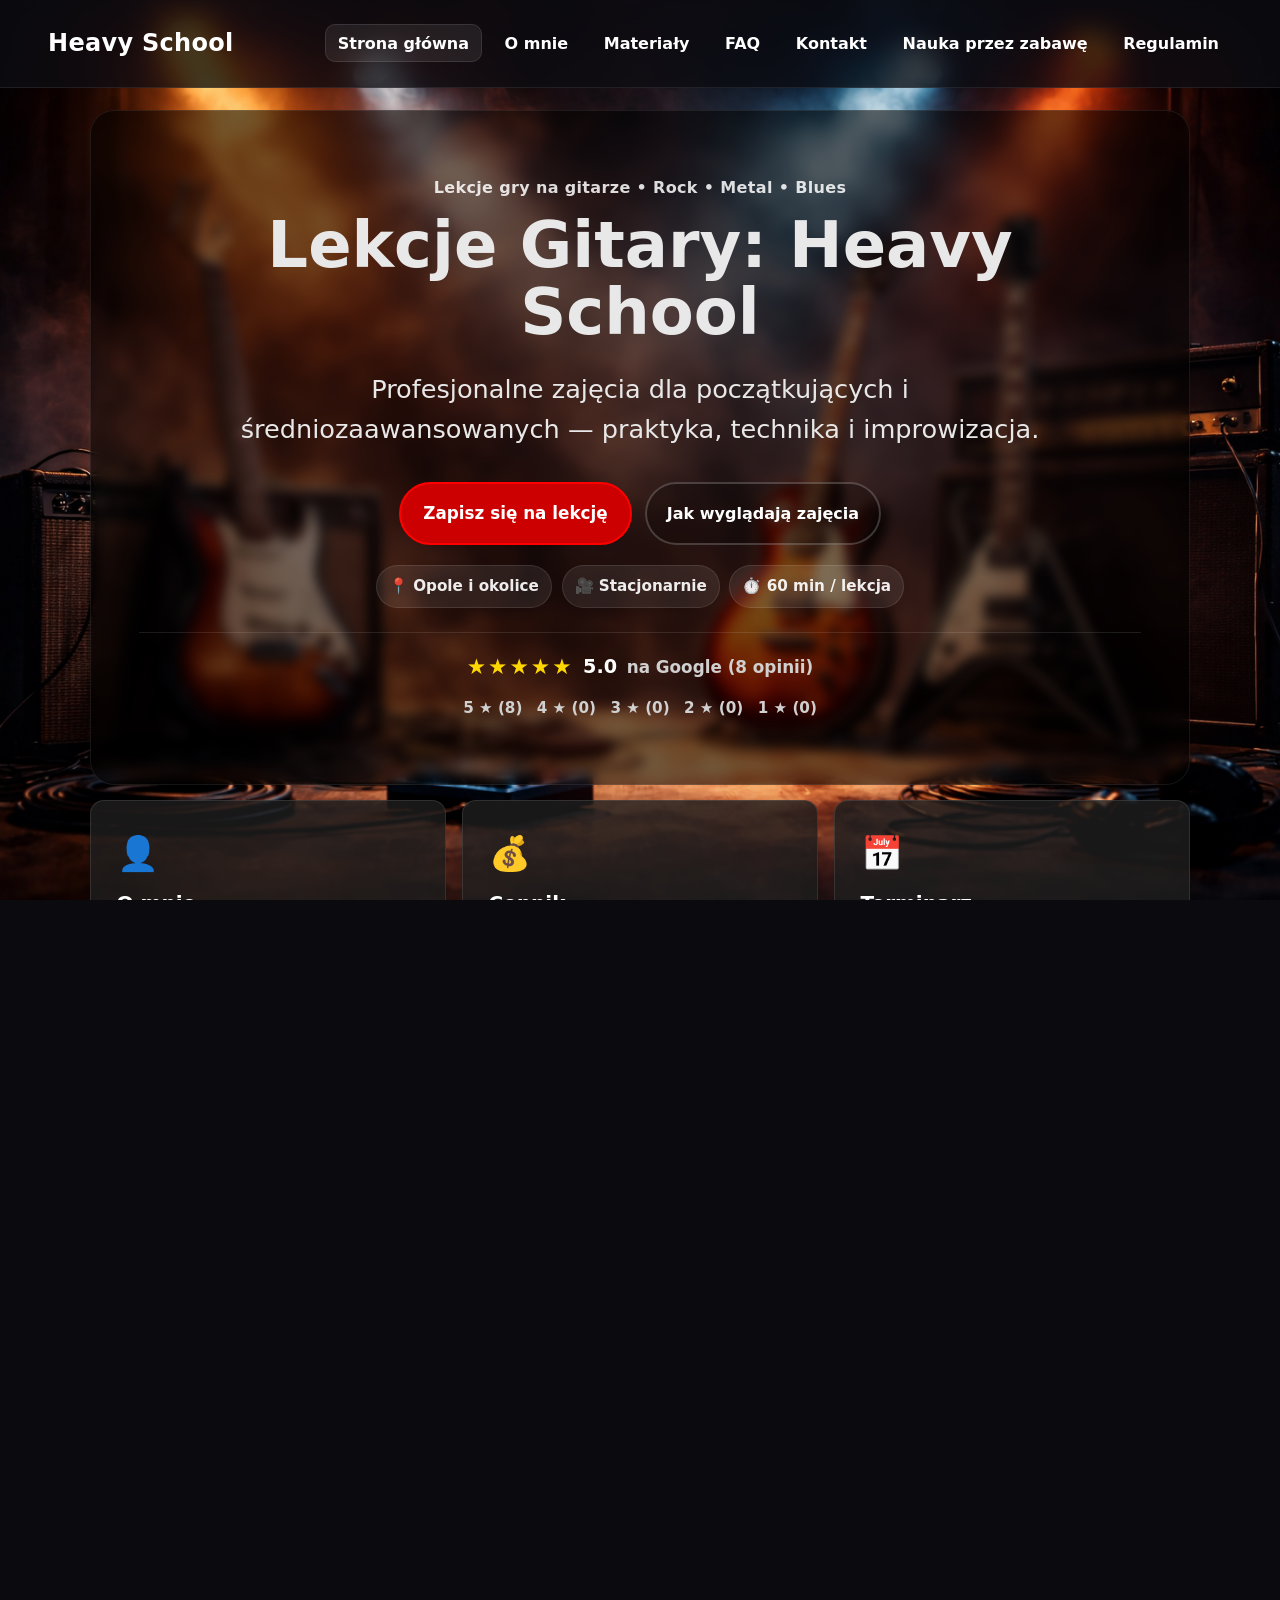
==== index.html @ 05e9b0b3 "coś" ====
<!DOCTYPE html>
<html lang="pl">
<head>
  <meta charset="UTF-8" />
  <meta name="viewport" content="width=device-width, initial-scale=1.0" />
  <link rel="icon" href="/favicon.ico" />
  <title>Heavyschool</title>
  <meta
    name="description"
    content="Lekcje gitary rock/metal w Opolu i online. Nauka improwizacji, techniki, rytmiki i feelingu. Zapisz się na pierwszą lekcję."
  />

  <link rel="stylesheet" href="styles.css?v=20260306-4" />
  <script src="main.js?v=20260306-4" defer></script>
  <meta
    name="google-site-verification"
    content="G3vq97RoQij3gIvJFTQrUj_WkqTkKLhGXLMOlvkvJdg"
  />
</head>

<body>
  <a class="skip-link" href="#main">Przejdź do treści</a>

  <header class="navbar">
    <div class="navbar-container">
      <div class="navbar-logo">Heavy School</div>

      <button
        class="menu-toggle"
        type="button"
        aria-label="Otwórz menu"
        aria-expanded="false"
        aria-controls="mobile-menu"
      >
        <span></span>
        <span></span>
        <span></span>
      </button>

      <nav class="navbar-menu" aria-label="Główne menu">
        <ul>
          <li><a href="index.html" class="nav-link active">Strona główna</a></li>
          <li><a href="about.html" class="nav-link">O mnie</a></li>
          <li><a href="Materiały.html" class="nav-link">Materiały</a></li>
          <li><a href="FAQ.html" class="nav-link">FAQ</a></li>
          <li><a href="contact.html" class="nav-link">Kontakt</a></li>
          <li><a href="gry.html" class="nav-link">Nauka przez zabawę</a></li>
          <li><a href="regulamin.html" class="nav-link">Regulamin</a></li>
        </ul>
      </nav>
    </div>
  </header>

  <div class="sidebar-overlay" id="sidebar-overlay"></div>

  <aside class="mobile-sidebar" id="mobile-menu" aria-label="Menu mobilne">
    <div class="mobile-sidebar-top">
      <div class="mobile-sidebar-logo">Heavy School</div>

      <button class="sidebar-close" type="button" aria-label="Zamknij menu">
        &times;
      </button>
    </div>

    <nav class="mobile-sidebar-nav" aria-label="Mobilne menu">
      <ul>
        <li><a href="index.html" class="mobile-nav-link active">Strona główna</a></li>
        <li><a href="about.html" class="mobile-nav-link">O mnie</a></li>
        <li><a href="Materiały.html" class="mobile-nav-link">Materiały</a></li>
        <li><a href="FAQ.html" class="mobile-nav-link">FAQ</a></li>
        <li><a href="contact.html" class="mobile-nav-link">Kontakt</a></li>
        <li><a href="gry.html" class="mobile-nav-link">Nauka przez zabawę</a></li>
        <li><a href="regulamin.html" class="mobile-nav-link">Regulamin</a></li>
      </ul>
    </nav>
  </aside>

  <main id="main">
    <!-- HERO -->
    <section class="hero-section">
      <div class="hero-content">
        <p class="hero-kicker">Lekcje gry na gitarze • Rock • Metal • Blues</p>

        <h1>Lekcje Gitary: Heavy School</h1>

        <p class="hero-subtitle">
          Profesjonalne zajęcia dla początkujących i średniozaawansowanych — praktyka, technika i improwizacja.
        </p>

        <div class="hero-buttons">
          <a href="contact.html" id="btn-zapis" class="btn primary-btn">Zapisz się na lekcję</a>
          <a href="lekcje.html" class="btn secondary-btn">Jak wyglądają zajęcia</a>
        </div>

        <div class="hero-badges" aria-label="Najważniejsze informacje">
          <span class="badge">📍 Opole i okolice</span>
          <span class="badge">🎥 Stacjonarnie</span>
          <span class="badge">⏱️ 60 min / lekcja</span>
        </div>

        <div class="hero-rating" aria-label="Ocena na OLX">
          <div class="rating-summary">
            <div class="rating-stars" id="rating-stars">★★★★★</div>
            <span class="rating-score" id="rating-score">0</span>
            <span class="rating-source">
              na Google (<span id="rating-count">0</span> opinii)
            </span>
          </div>

          <div class="rating-breakdown">
            <div>5 ★ (<span id="stars-5">0</span>)</div>
            <div>4 ★ (<span id="stars-4">0</span>)</div>
            <div>3 ★ (<span id="stars-3">0</span>)</div>
            <div>2 ★ (<span id="stars-2">0</span>)</div>
            <div>1 ★ (<span id="stars-1">0</span>)</div>
          </div>
        </div>
      </div>
    </section>

    <!-- QUICK TILES -->
    <section class="tiles-section" aria-label="Szybkie przejścia">
      <div class="tiles-container">
        <a href="about.html" class="tile" id="tile-about">
          <div class="tile-icon" aria-hidden="true">👤</div>
          <h2>O mnie</h2>
          <p>Kim jestem, jakie mam doświadczenie i jak prowadzę zajęcia.</p>
        </a>

        <a href="pricing.html" class="tile" id="tile-pricing">
          <div class="tile-icon" aria-hidden="true">💰</div>
          <h2>Cennik</h2>
          <p>Przejrzyste pakiety lekcji gitarowych — bez niespodzianek.</p>
        </a>

        <a href="calendar.html" class="tile" id="tile-calendar">
          <div class="tile-icon" aria-hidden="true">📅</div>
          <h2>Terminarz</h2>
          <p>Sprawdź dostępne terminy i umów lekcję w kilka chwil.</p>
        </a>
      </div>
    </section>

    <!-- BENEFITS -->
    <section class="section-card benefits">
      <h2>Dlaczego warto?</h2>

      <div class="grid-3">
        <div class="mini-card">
          <h3>🎸 Praktyka od pierwszych zajęć</h3>
          <p>
            Gramy realne riffy, zagrywki i utwory. Najpierw uczymy się grać
            (praktyka), a później co gramy (teoria).
          </p>
        </div>

        <div class="mini-card">
          <h3>🔥 Moje motto</h3>
          <p>Nie uczę by mnie kopiowano, uczę by każdy odkrył swoje brzmienie.</p>
        </div>

        <div class="mini-card">
          <h3>🧠 Jasny plan nauki</h3>
          <p>
            Dostajesz kierunek: co ćwiczyć, jak ćwiczyć i jak robić postęp z
            tygodnia na tydzień. To ty decydujesz o swoim postępie, przez to jak
            ciężko ćwiczysz. Ja tylko pomagam i wskazuje ci drogę.
          </p>
        </div>
      </div>
    </section>

    <div class="section-card contact-cta">
      <div class="contact-cta-text">
        <h3>Masz pytania przed pierwszą lekcją?</h3>
        <p>Skontaktuj się — odpowiem i pomożemy dobrać najlepszy start.</p>
      </div>

      <div class="contact-cta-actions">
        <a href="tel:+48797118603" class="contact-cta-btn">
          <span class="contact-icon">📞</span>
          <span>+48 797 118 603</span>
        </a>

        <a href="mailto:rocknblues.lesson@gmail.com" class="contact-cta-btn">
          <span class="contact-icon">✉️</span>
          <span>rocknblues.lesson@gmail.com</span>
        </a>
      </div>
    </div>
  </main>

  <footer class="footer">
    <div class="footer-container">
      <div class="footer-contact">
        <h3>Kontakt</h3>
        <p>Telefon: <a href="tel:+48797118603">+48 797 118 603</a></p>
        <p>Email: <a href="mailto:rocknblues.lesson@gmail.com">rocknblues.lesson@gmail.com</a></p>
      </div>

      <div class="footer-socials">
        <h3>Znajdź mnie</h3>
        <a href="https://www.youtube.com/" target="_blank" rel="noopener" aria-label="YouTube">YouTube</a> |
        <a href="https://www.instagram.com/" target="_blank" rel="noopener" aria-label="Instagram">Instagram</a>
      </div>

      <div class="footer-location">
        <h3>Lokalizacja</h3>
        <p>Opole i okolice</p>
        <p>Niemodlin</p>
        <p>Tułowice</p>
        <p>Dąbrowa</p>
      </div>

      <div class="footer-menu">
        <h3>Menu</h3>
        <nav aria-label="Menu w stopce">
          <ul>
            <li><a href="index.html">Strona główna</a></li>
            <li><a href="about.html">O mnie</a></li>
            <li><a href="pricing.html">Cennik</a></li>
            <li><a href="calendar.html">Terminarz</a></li>
            <li><a href="contact.html">Kontakt</a></li>
          </ul>
        </nav>
      </div>
    </div>

    <div class="footer-copy">
      <p>&copy; 2025 Łukasz Dobosz – Lekcje Gitary. Wszelkie prawa zastrzeżone.</p>
    </div>
  </footer>
</body>
</html>
---- styles.css ----
/* ========== RESET ========== */
* {
  margin: 0;
  padding: 0;
  box-sizing: border-box;
}

:root {
  --bg: #0b0b0f;
  --text: #e8e8e8;
  --muted: #b8b8b8;

  --card: rgba(30, 30, 30, 0.82);
  --card-2: rgba(40, 40, 40, 0.72);
  --border: rgba(255, 255, 255, 0.1);

  --accent: #ff0000;
  --accent-2: #cc0000;

  --shadow: 0 10px 30px rgba(0, 0, 0, 0.35);
  --radius: 14px;
}

html,
body {
  height: 100%;
  overflow-x: hidden;
}

body {
  font-family: system-ui, -apple-system, Segoe UI, Roboto, Arial, sans-serif;
  line-height: 1.6;
  color: var(--text);
  background: var(--bg);
  min-height: 100vh;
  display: flex;
  flex-direction: column;
  background-image: url("glowne-tlo.png");
  background-size: cover;
  background-repeat: no-repeat;
  background-position: center center;
}

/* ========== FOCUS / DOSTĘPNOŚĆ ========== */
:focus-visible {
  outline: 3px solid rgba(255, 0, 0, 0.75);
  outline-offset: 3px;
  border-radius: 10px;
}

.skip-link {
  position: absolute;
  left: -999px;
  top: 10px;
  background: #fff;
  color: #000;
  padding: 10px 12px;
  border-radius: 10px;
  z-index: 9999;
}

.skip-link:focus {
  left: 10px;
}

/* ========== NAVBAR ========== */
.navbar {
  position: fixed;
  top: 0;
  left: 0;
  width: 100%;
  z-index: 1000;
  height: 88px;
  display: flex;
  align-items: center;
  background-color: rgba(14, 14, 18, 0.78);
  backdrop-filter: blur(14px) saturate(160%);
  border-bottom: 1px solid rgba(255, 255, 255, 0.08);
}

.navbar-container {
  width: 100%;
  max-width: none;
  margin: 0;
  padding: 0 48px;
  display: flex;
  align-items: center;
  justify-content: space-between;
  gap: 1.5rem;
}

.navbar-logo {
  color: white;
  font-weight: 800;
  letter-spacing: 0.3px;
  font-size: 1.5rem;
  flex: 0 0 auto;
}

.navbar-menu {
  margin-left: auto;
}

.navbar-menu ul {
  list-style: none;
  display: flex;
  gap: 0.6rem;
  align-items: center;
  justify-content: flex-end;
}

.navbar-menu a {
  text-decoration: none;
  color: white;
  font-weight: 650;
  transition:
    color 0.2s ease,
    background 0.2s ease,
    transform 0.2s ease,
    border-color 0.2s ease;
  padding: 0.55rem 0.75rem;
  border-radius: 10px;
  border: 1px solid transparent;
}

.navbar-menu a:hover {
  color: var(--accent);
  background: rgba(255, 255, 255, 0.06);
}

.navbar-menu a.active {
  background: rgba(255, 255, 255, 0.08);
  border-color: rgba(255, 255, 255, 0.1);
}

/* ========== PRZYCISK MENU MOBILNEGO ========== */
.menu-toggle {
  display: none;
  width: 48px;
  height: 48px;
  border: 1px solid rgba(255, 255, 255, 0.1);
  background: rgba(255, 255, 255, 0.04);
  border-radius: 12px;
  cursor: pointer;
  padding: 0;
  align-items: center;
  justify-content: center;
  flex-direction: column;
  gap: 5px;
  transition:
    background 0.2s ease,
    border-color 0.2s ease,
    transform 0.2s ease;
}

.menu-toggle:hover {
  background: rgba(255, 255, 255, 0.08);
  border-color: rgba(255, 255, 255, 0.18);
}

.menu-toggle:active {
  transform: scale(0.98);
}

.menu-toggle span {
  width: 22px;
  height: 2.5px;
  border-radius: 999px;
  background: #fff;
  display: block;
  transition: transform 0.25s ease, opacity 0.25s ease;
}

/* ========== SIDEBAR MOBILNY ========== */
.sidebar-overlay {
  position: fixed;
  inset: 0;
  background: rgba(0, 0, 0, 0.58);
  backdrop-filter: blur(3px);
  opacity: 0;
  visibility: hidden;
  pointer-events: none;
  transition: opacity 0.28s ease, visibility 0.28s ease;
  z-index: 1198;
}

.mobile-sidebar {
  position: fixed;
  top: 0;
  right: 0;
  width: min(86vw, 340px);
  height: 100vh;
  background: linear-gradient(180deg, rgba(18, 18, 24, 0.98), rgba(10, 10, 14, 0.98));
  border-left: 1px solid rgba(255, 255, 255, 0.08);
  box-shadow: -20px 0 45px rgba(0, 0, 0, 0.45);
  transform: translateX(100%);
  transition: transform 0.3s ease;
  z-index: 1199;
  display: flex;
  flex-direction: column;
  padding: 1rem 1rem 1.25rem 1rem;
}

.mobile-sidebar-top {
  display: flex;
  align-items: center;
  justify-content: space-between;
  gap: 1rem;
  padding-bottom: 1rem;
  margin-bottom: 1rem;
  border-bottom: 1px solid rgba(255, 255, 255, 0.08);
}

.mobile-sidebar-logo {
  color: #fff;
  font-size: 1.2rem;
  font-weight: 800;
  letter-spacing: 0.3px;
}

.sidebar-close {
  width: 46px;
  height: 46px;
  border: 1px solid rgba(255, 255, 255, 0.1);
  background: rgba(255, 255, 255, 0.04);
  color: #fff;
  border-radius: 12px;
  font-size: 1.8rem;
  line-height: 1;
  cursor: pointer;
  transition:
    background 0.2s ease,
    border-color 0.2s ease,
    transform 0.2s ease;
}

.sidebar-close:hover {
  background: rgba(255, 255, 255, 0.08);
  border-color: rgba(255, 255, 255, 0.18);
}

.sidebar-close:active {
  transform: scale(0.98);
}

.mobile-sidebar-nav {
  flex: 1;
  overflow-y: auto;
}

.mobile-sidebar-nav ul {
  list-style: none;
  display: flex;
  flex-direction: column;
  gap: 0.35rem;
  margin: 0;
  padding: 0;
}

.mobile-nav-link {
  display: block;
  width: 100%;
  padding: 0.95rem 1rem;
  border-radius: 14px;
  color: #fff;
  text-decoration: none;
  font-weight: 700;
  border: 1px solid transparent;
  background: rgba(255, 255, 255, 0.03);
  transition:
    background 0.2s ease,
    border-color 0.2s ease,
    color 0.2s ease,
    transform 0.2s ease;
}

.mobile-nav-link:hover {
  background: rgba(255, 255, 255, 0.08);
  border-color: rgba(255, 255, 255, 0.1);
  color: var(--accent);
  transform: translateX(-2px);
}

.mobile-nav-link.active {
  background: rgba(255, 255, 255, 0.08);
  border-color: rgba(255, 255, 255, 0.12);
  color: #fff;
}

body.menu-open {
  overflow: hidden;
}

body.menu-open .sidebar-overlay {
  opacity: 1;
  visibility: visible;
  pointer-events: auto;
}

body.menu-open .mobile-sidebar {
  transform: translateX(0);
}

body.menu-open .menu-toggle span:nth-child(1) {
  transform: translateY(7.5px) rotate(45deg);
}

body.menu-open .menu-toggle span:nth-child(2) {
  opacity: 0;
}

body.menu-open .menu-toggle span:nth-child(3) {
  transform: translateY(-7.5px) rotate(-45deg);
}

/* ========== MAIN WRAP ========== */
main {
  width: min(1100px, calc(100% - 32px));
  margin: 110px auto 2.5rem auto;
  flex-grow: 1;
}

/* ========== HERO ========== */
.hero-section {
  position: relative;
  min-height: 62vh;
  display: flex;
  align-items: center;
  justify-content: center;
  background-image: url("glowne-tlo-2.png");
  background-size: cover;
  background-position: center;
  border: none;
  box-shadow: none;
  border-radius: 0;
}

.hero-content {
  background: rgba(0, 0, 0, 0.55);
  backdrop-filter: blur(6px);
  width: 100%;
  max-width: 1100px;
  margin: 0 auto;
  padding: 4rem 3rem;
  border-radius: 24px;
  border: 1px solid rgba(255, 255, 255, 0.08);
  text-align: center;
}

.hero-kicker {
  color: rgba(255, 255, 255, 0.85);
  font-weight: 800;
  letter-spacing: 0.35px;
  margin-bottom: 0.7rem;
}

.hero-content h1 {
  font-size: clamp(2.8rem, 5vw, 4.5rem);
  line-height: 1.05;
  margin-bottom: 1.4rem;
}

.hero-subtitle {
  font-size: clamp(1.2rem, 2vw, 1.6rem);
  max-width: 850px;
  margin: 0 auto 2rem auto;
}

.hero-buttons {
  display: flex;
  justify-content: center;
  gap: 0.8rem;
  flex-wrap: wrap;
  margin-bottom: 1.25rem;
}

.hero-badges {
  display: flex;
  flex-wrap: wrap;
  gap: 0.6rem;
  justify-content: center;
}

.badge {
  display: inline-flex;
  align-items: center;
  gap: 0.35rem;
  padding: 0.5rem 0.75rem;
  border-radius: 999px;
  background: rgba(255, 255, 255, 0.08);
  border: 1px solid rgba(255, 255, 255, 0.1);
  color: rgba(255, 255, 255, 0.92);
  font-weight: 650;
  font-size: 0.95rem;
}

/* ========== BUTTONS ========== */
.btn {
  padding: 0.85rem 1.25rem;
  border-radius: 999px;
  text-decoration: none;
  font-weight: 900;
  cursor: pointer;
  transition:
    transform 0.15s ease,
    box-shadow 0.2s ease,
    background-color 0.2s ease,
    color 0.2s ease,
    border-color 0.2s ease;
  display: inline-flex;
  align-items: center;
  justify-content: center;
  border: 2px solid transparent;
}

.btn:active {
  transform: translateY(1px);
}

.primary-btn {
  background-color: var(--accent-2);
  color: #ffffff;
  border-color: var(--accent);
}

.primary-btn:hover {
  background-color: var(--accent);
  box-shadow: 0 0 18px rgba(255, 0, 0, 0.45);
}

.secondary-btn {
  background-color: rgba(0, 0, 0, 0.25);
  border-color: rgba(255, 255, 255, 0.2);
  color: #ffffff;
}

.secondary-btn:hover {
  border-color: var(--accent);
  color: var(--accent);
  box-shadow: 0 0 18px rgba(255, 0, 0, 0.25);
}

#btn-zapis {
  padding: 1rem 1.4rem;
  font-size: 1.05rem;
}

/* ========== TILES ========== */
.tiles-section {
  padding: 0;
  margin-top: 15px;
}

.tiles-container {
  display: grid;
  grid-template-columns: repeat(3, minmax(0, 1fr));
  gap: 1rem;
}

.tile {
  background: var(--card);
  color: #f5f5f5;
  text-align: left;
  padding: 1.6rem;
  border-radius: var(--radius);
  transition: transform 0.18s ease, background 0.18s ease, border-color 0.2s ease;
  text-decoration: none;
  display: flex;
  flex-direction: column;
  gap: 0.4rem;
  box-shadow: var(--shadow);
  border: 1px solid var(--border);
}

.tile:hover {
  transform: translateY(-3px);
  background: rgba(45, 45, 45, 0.85);
  border-color: rgba(255, 255, 255, 0.16);
}

.tile-icon {
  font-size: 2.1rem;
}

.tile h2 {
  font-size: 1.25rem;
  color: #ffffff;
}

.tile p {
  font-size: 1rem;
  color: #cccccc;
}

/* ========== SECTION CARDS ========== */
.section-card {
  margin-top: 1rem;
  background: var(--card);
  border: 1px solid var(--border);
  border-radius: var(--radius);
  box-shadow: var(--shadow);
  padding: 1.75rem;
}

.section-card h2 {
  font-size: 1.6rem;
  margin-bottom: 1rem;
}

.muted {
  color: var(--muted);
  margin-top: 0.8rem;
}

.grid-3 {
  display: grid;
  grid-template-columns: repeat(3, minmax(0, 1fr));
  gap: 1rem;
}

.mini-card {
  background: var(--card-2);
  border: 1px solid rgba(255, 255, 255, 0.08);
  border-radius: 12px;
  padding: 1rem;
}

.mini-card h3 {
  font-size: 1.05rem;
  margin-bottom: 0.5rem;
}

.mini-card p {
  color: #d0d0d0;
}

.testimonials blockquote {
  color: #f1f1f1;
}

.testimonials figcaption {
  margin-top: 0.6rem;
  color: var(--muted);
}

/* ========== KRÓTKO O MNIE ========== */
.short-about-container {
  background: rgba(0, 0, 0, 0.15);
  border: 1px solid rgba(255, 255, 255, 0.08);
  border-radius: 12px;
  padding: 1.1rem;
}

.expandable p + p {
  margin-top: 0.75rem;
}

/* ========== CONTACT ========== */
.contact-grid {
  display: grid;
  grid-template-columns: repeat(3, minmax(0, 1fr));
  gap: 1rem;
  margin-top: 1rem;
}

.contact-card {
  text-decoration: none;
  color: #f5f5f5;
  background: rgba(10, 10, 10, 0.2);
  border: 1px solid rgba(255, 255, 255, 0.1);
  border-radius: 12px;
  padding: 1rem;
  display: flex;
  flex-direction: column;
  gap: 0.35rem;
  transition: transform 0.18s ease, background 0.18s ease, border-color 0.2s ease;
}

.contact-card:hover {
  transform: translateY(-2px);
  background: rgba(10, 10, 10, 0.3);
  border-color: rgba(255, 255, 255, 0.16);
}

.contact-card span {
  color: #cccccc;
}

.contact-actions {
  display: flex;
  gap: 0.8rem;
  flex-wrap: wrap;
  margin-top: 1.25rem;
}

/* ========== RULES ========== */
.rules-list {
  padding-left: 1.1rem;
  color: #d6d6d6;
}

.rules-list li {
  margin: 0.45rem 0;
}

/* ========== FOOTER ========== */
.footer {
  background-color: rgba(14, 14, 18, 0.9);
  color: white;
  padding: 2rem 1rem 1rem 1rem;
  font-size: 1rem;
  border-top: 1px solid rgba(255, 255, 255, 0.08);
}

.footer-container {
  display: flex;
  flex-wrap: wrap;
  gap: 1.6rem;
  max-width: 1200px;
  margin: 0 auto 1rem auto;
  justify-content: space-between;
}

.footer-contact,
.footer-socials,
.footer-location,
.footer-menu {
  flex: 1 1 200px;
}

.footer h3 {
  margin-bottom: 0.5rem;
  font-size: 1.15rem;
  border-bottom: 2px solid var(--accent-2);
  padding-bottom: 0.2rem;
  font-weight: 900;
}

.footer a {
  color: white;
  text-decoration: none;
  transition: color 0.2s ease;
}

.footer a:hover {
  color: var(--accent);
}

.footer-menu ul {
  list-style: none;
  padding: 0;
}

.footer-menu ul li {
  margin-bottom: 0.5rem;
}

.footer-copy {
  text-align: center;
  border-top: 1px solid rgba(255, 255, 255, 0.08);
  padding-top: 1rem;
  font-size: 0.9rem;
  color: #aaa;
}

/* ========== ALERT OVERLAY ========== */
.site-alert {
  position: fixed;
  inset: 0;
  background: rgba(0, 0, 0, 0.75);
  backdrop-filter: blur(6px);
  display: flex;
  align-items: center;
  justify-content: center;
  z-index: 9999;
}

.site-alert-box {
  background: rgba(20, 20, 20, 0.95);
  border: 1px solid rgba(255, 255, 255, 0.12);
  border-radius: 20px;
  padding: 2.5rem;
  max-width: 500px;
  text-align: center;
  box-shadow: 0 0 40px rgba(255, 0, 0, 0.25);
}

.site-alert-box h2 {
  margin-bottom: 1rem;
  font-size: 1.6rem;
}

.site-alert-box p {
  margin-bottom: 1.8rem;
  color: #ccc;
}

/* ========== RATING ========== */
.hero-rating {
  margin-top: 1.5rem;
  padding-top: 1.1rem;
  border-top: 1px solid rgba(255, 255, 255, 0.1);
}

.rating-summary {
  display: flex;
  align-items: center;
  justify-content: center;
  gap: 0.6rem;
  margin-bottom: 0.7rem;
  font-size: 1.05rem;
  font-weight: 700;
  flex-wrap: wrap;
  text-align: center;
}

.rating-stars {
  color: #ffd700;
  font-size: 1.35rem;
  letter-spacing: 2px;
}

.rating-score {
  font-size: 1.2rem;
  color: #ffffff;
}

.rating-source {
  color: #d0d0d0;
}

.rating-breakdown {
  display: flex;
  justify-content: center;
  gap: 0.9rem;
  flex-wrap: wrap;
  color: #d0d0d0;
  font-weight: 600;
  text-align: center;
  font-size: 0.95rem;
}

/* ========== CONTACT CTA ========== */
.contact-cta {
  display: grid;
  grid-template-columns: 1fr auto;
  gap: 1.5rem;
  align-items: center;
  margin-top: 1.2rem;
}

.contact-cta-text h3 {
  font-size: 1.2rem;
  margin-bottom: 0.35rem;
}

.contact-cta-text p {
  color: #cccccc;
}

.contact-cta-actions {
  display: flex;
  gap: 0.7rem;
  flex-wrap: wrap;
}

.contact-cta-btn {
  display: inline-flex;
  align-items: center;
  gap: 0.45rem;
  padding: 0.7rem 1rem;
  border-radius: 999px;
  background: rgba(255, 255, 255, 0.06);
  border: 1px solid rgba(255, 255, 255, 0.1);
  color: #ffffff;
  text-decoration: none;
  font-weight: 700;
  transition: transform 0.18s ease, background 0.18s ease;
}

.contact-cta-btn:hover {
  transform: translateY(-2px);
  background: rgba(255, 255, 255, 0.1);
}

.contact-icon {
  font-size: 1rem;
}

/* ========== LESSONS ========== */
.lessons-main {
  width: min(900px, calc(100% - 32px));
}

.lessons-intro {
  margin-bottom: 2rem;
  padding: 0.5rem 0 1rem 0;
}

.lessons-kicker {
  color: rgba(255, 255, 255, 0.72);
  font-weight: 700;
  letter-spacing: 0.04em;
  margin-bottom: 0.75rem;
}

.lessons-intro h1 {
  font-size: clamp(2.2rem, 4vw, 3.6rem);
  line-height: 1.08;
  margin-bottom: 1rem;
}

.lessons-lead {
  max-width: 760px;
  font-size: 1.12rem;
  color: rgba(255, 255, 255, 0.88);
}

.lessons-section {
  padding: 1.6rem 0;
  border-top: 1px solid rgba(255, 255, 255, 0.08);
}

.lessons-section:first-of-type {
  border-top: none;
}

.lessons-section-head {
  display: flex;
  align-items: center;
  gap: 1rem;
  margin-bottom: 1rem;
}

.lessons-number {
  display: inline-flex;
  align-items: center;
  justify-content: center;
  min-width: 48px;
  height: 48px;
  border-radius: 999px;
  background: rgba(255, 255, 255, 0.06);
  border: 1px solid rgba(255, 255, 255, 0.1);
  color: #ffffff;
  font-weight: 800;
  font-size: 0.95rem;
}

.lessons-section h2 {
  font-size: 1.5rem;
  line-height: 1.2;
}

.lessons-text {
  max-width: 760px;
}

.lessons-text p {
  color: #d4d4d4;
  margin-bottom: 1rem;
}

.lessons-text p:last-child {
  margin-bottom: 0;
}

.lessons-skills {
  display: grid;
  grid-template-columns: repeat(2, minmax(0, 1fr));
  gap: 0.85rem;
  margin-top: 0.5rem;
}

.lessons-skill {
  padding: 0.95rem 1rem;
  border-radius: 12px;
  background: rgba(255, 255, 255, 0.05);
  border: 1px solid rgba(255, 255, 255, 0.08);
  color: #e8e8e8;
  font-weight: 600;
}

.lessons-cta {
  margin-top: 2rem;
  padding: 1.6rem;
  border-radius: 18px;
  background: rgba(255, 255, 255, 0.05);
  border: 1px solid rgba(255, 255, 255, 0.08);
  text-align: center;
}

.lessons-cta h2 {
  font-size: 1.5rem;
  margin-bottom: 0.75rem;
}

.lessons-cta p {
  color: #d0d0d0;
  margin-bottom: 1.2rem;
}

.lessons-cta-actions {
  display: flex;
  justify-content: center;
  gap: 0.8rem;
  flex-wrap: wrap;
}

/* ========== CONTACT HERO ========== */
.contact-main {
  width: min(1100px, calc(100% - 32px));
  margin: 110px auto 2rem auto;
}

.contact-hero {
  margin-bottom: 1rem;
}

.contact-hero-inner {
  background: rgba(0, 0, 0, 0.55);
  border: 1px solid rgba(255, 255, 255, 0.1);
  border-radius: 18px;
  padding: 2.8rem 2.4rem;
  box-shadow: var(--shadow);
  text-align: center;
}

.contact-kicker {
  color: #ddd;
  font-weight: 800;
  letter-spacing: 0.05em;
  margin-bottom: 0.6rem;
}

.contact-hero-inner h1 {
  font-size: clamp(2.2rem, 4vw, 3.4rem);
  margin-bottom: 1rem;
}

.contact-lead {
  max-width: 720px;
  margin: 0 auto;
  color: #d4d4d4;
  font-size: 1.08rem;
}

/* ========== BIG CONTACT CARDS ========== */
.contact-grid-big {
  display: grid;
  grid-template-columns: repeat(2, minmax(0, 1fr));
  gap: 1rem;
  margin-top: 1rem;
}

.contact-card-big {
  background: rgba(30, 30, 30, 0.82);
  border: 1px solid rgba(255, 255, 255, 0.1);
  border-radius: 16px;
  padding: 2rem;
  text-decoration: none;
  color: #fff;
  transition: transform 0.18s ease, background 0.18s ease, border-color 0.2s ease;
  box-shadow: var(--shadow);
}

.contact-card-big:hover {
  transform: translateY(-3px);
  background: rgba(45, 45, 45, 0.88);
  border-color: rgba(255, 255, 255, 0.18);
}

.contact-big-title {
  font-size: 1.1rem;
  color: #ccc;
  margin-bottom: 0.3rem;
}

.contact-big-value {
  font-size: 1.6rem;
  font-weight: 900;
  margin-bottom: 0.5rem;
}

.contact-big-desc {
  color: #cfcfcf;
}

/* ========== RESPONSIVE ========== */
@media (max-width: 980px) {
  .tiles-container,
  .grid-3,
  .contact-grid {
    grid-template-columns: 1fr;
  }

  .navbar-menu ul {
    gap: 0.25rem;
    flex-wrap: wrap;
    justify-content: flex-end;
  }

  .navbar-menu a {
    padding: 0.45rem 0.6rem;
  }

  main {
    margin-top: 105px;
  }

  .hero-section {
    min-height: 58vh;
  }
}

@media (max-width: 900px) {
  .menu-toggle {
    display: inline-flex;
  }

  .navbar-menu {
    display: none;
  }

  .navbar {
    height: 78px;
  }

  .navbar-container {
    padding: 0 16px;
  }

  main {
    margin-top: 96px;
  }

  .hero-content {
    padding: 2.6rem 1.2rem;
    border-radius: 18px;
  }

  .hero-content h1 {
    font-size: clamp(2.1rem, 8vw, 3.2rem);
  }

  .hero-subtitle {
    font-size: 1.05rem;
  }

  .badge {
    font-size: 0.9rem;
  }

  .contact-grid-big {
    grid-template-columns: 1fr;
  }
}

@media (max-width: 700px) {
  .contact-cta {
    grid-template-columns: 1fr;
    text-align: center;
  }

  .contact-cta-actions {
    justify-content: center;
  }

  .lessons-section-head {
    align-items: flex-start;
    flex-direction: column;
    gap: 0.75rem;
  }

  .lessons-skills {
    grid-template-columns: 1fr;
  }

  .lessons-cta {
    padding: 1.25rem;
  }
}

@media (min-width: 901px) {
  .mobile-sidebar,
  .sidebar-overlay {
    display: none;
  }
}

@media (prefers-reduced-motion: reduce) {
  * {
    scroll-behavior: auto !important;
  }

  .btn,
  .tile,
  .contact-card,
  .navbar-menu a,
  .menu-toggle,
  .mobile-nav-link,
  .sidebar-close,
  .mobile-sidebar,
  .sidebar-overlay {
    transition: none !important;
  }
}
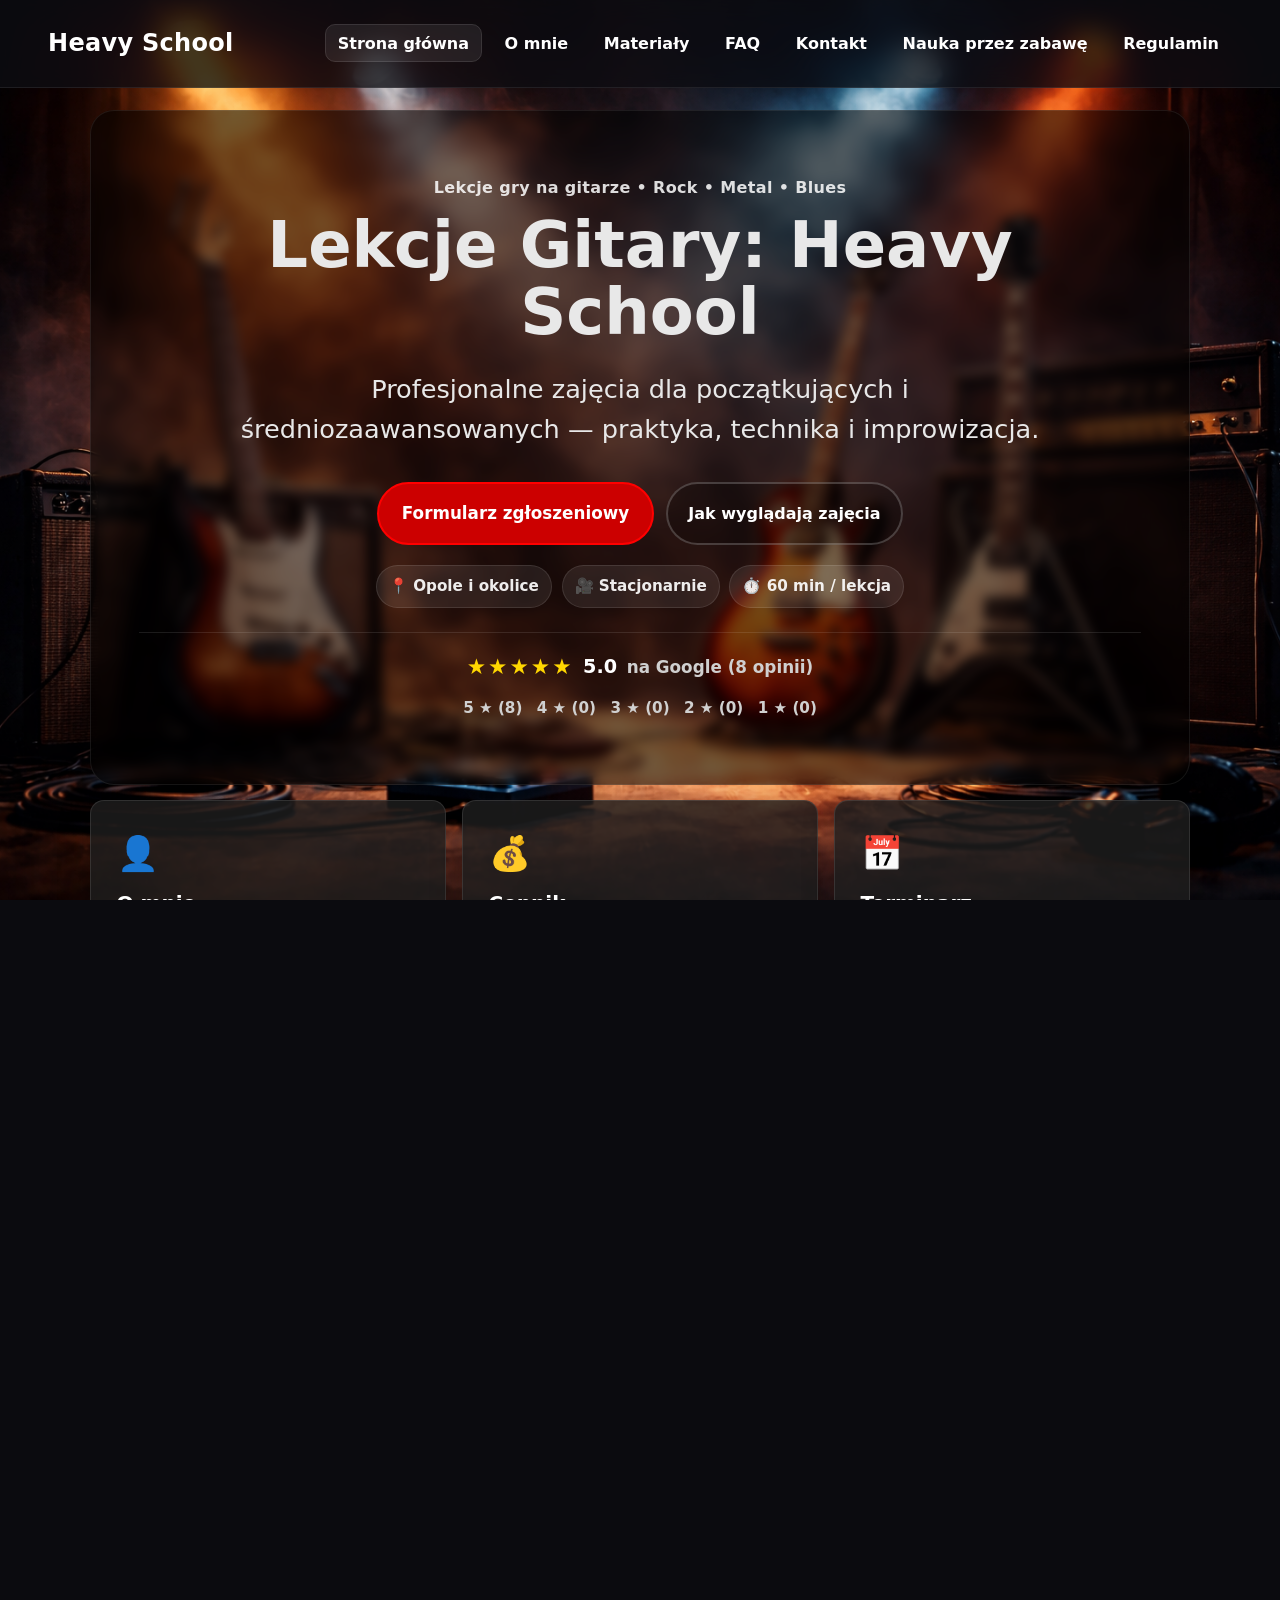
==== commit c829059a: "formmularz zgłoszeniowy" ====
--- a/index.html
+++ b/index.html
@@ -88,7 +88,7 @@
         </p>
 
         <div class="hero-buttons">
-          <a href="contact.html" id="btn-zapis" class="btn primary-btn">Zapisz się na lekcję</a>
+          <a href="zapis.html" id="btn-zapis" class="btn primary-btn">Formularz zgłoszeniowy</a>
           <a href="lekcje.html" class="btn secondary-btn">Jak wyglądają zajęcia</a>
         </div>
 
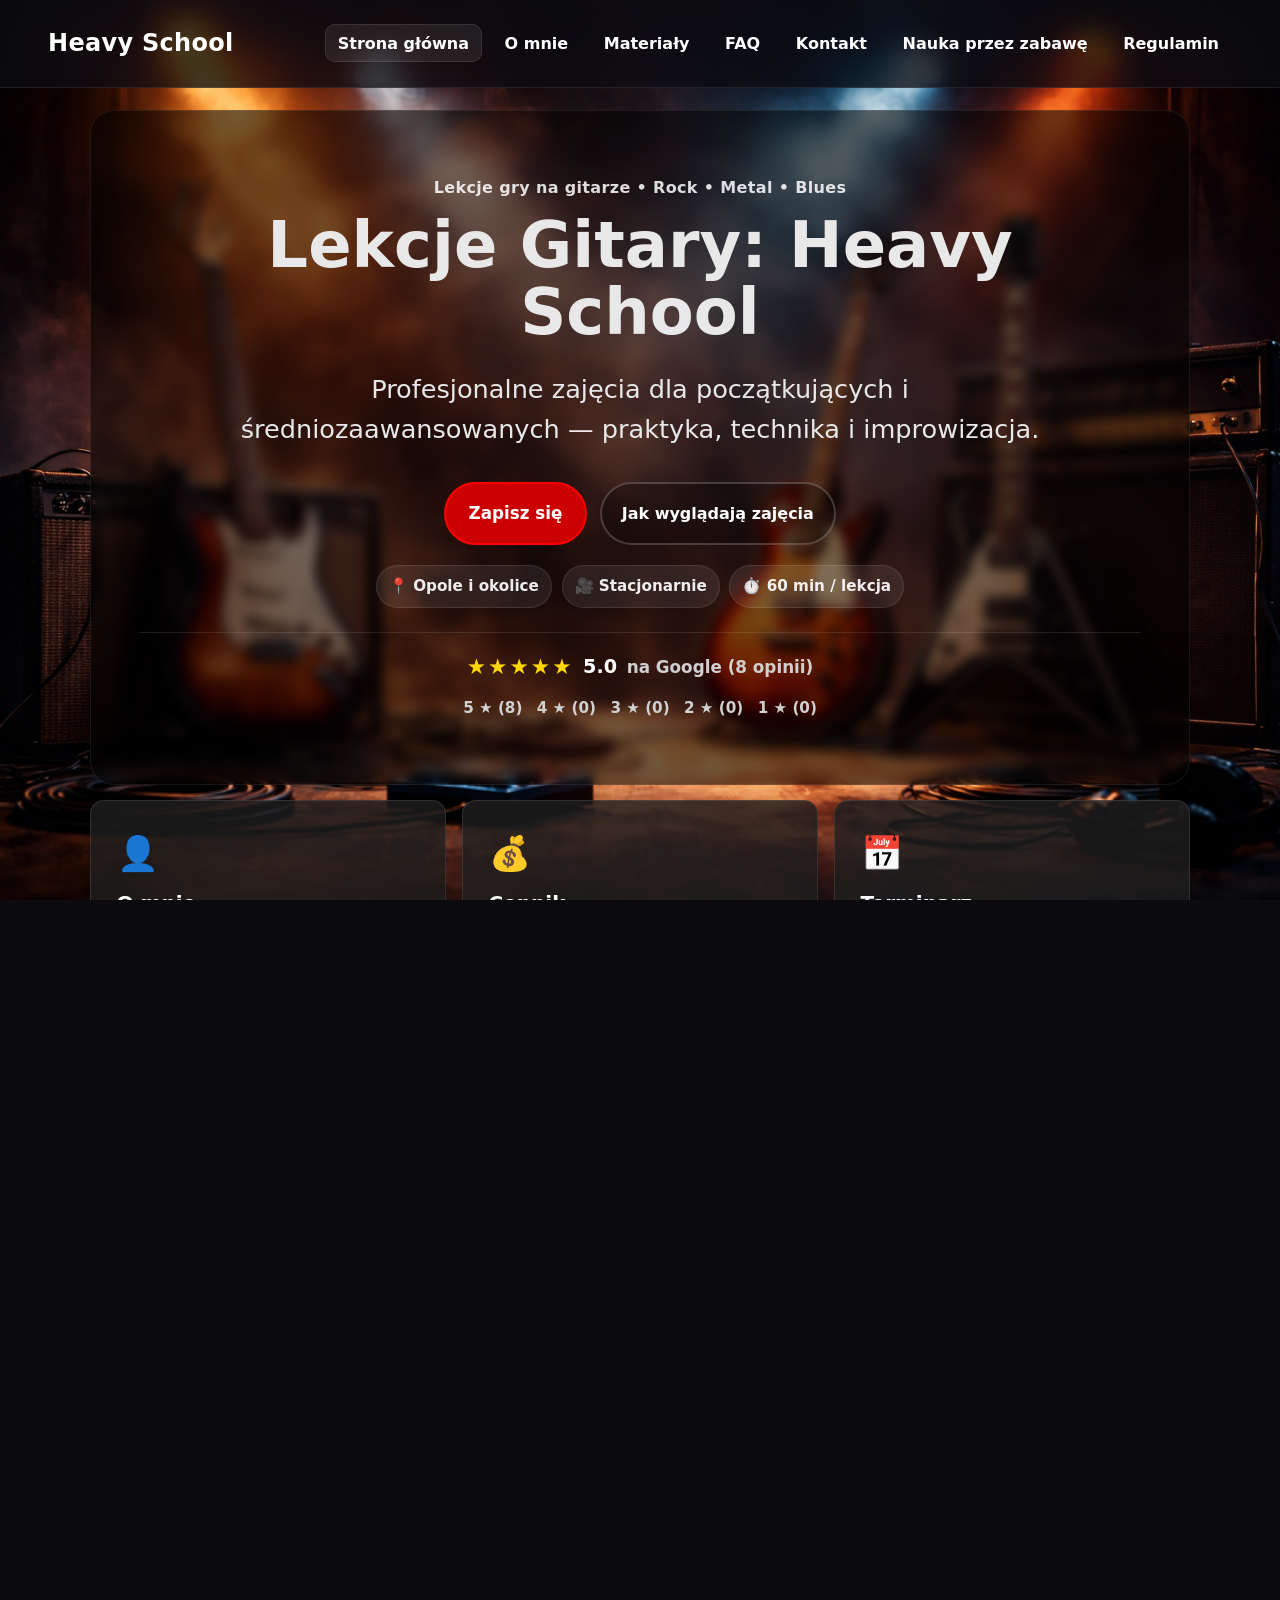
==== commit ae3eb753: "lol" ====
--- a/index.html
+++ b/index.html
@@ -88,7 +88,7 @@
         </p>
 
         <div class="hero-buttons">
-          <a href="zapis.html" id="btn-zapis" class="btn primary-btn">Formularz zgłoszeniowy</a>
+          <a href="zapis.html" id="btn-zapis" class="btn primary-btn">Zapisz się</a>
           <a href="lekcje.html" class="btn secondary-btn">Jak wyglądają zajęcia</a>
         </div>
 
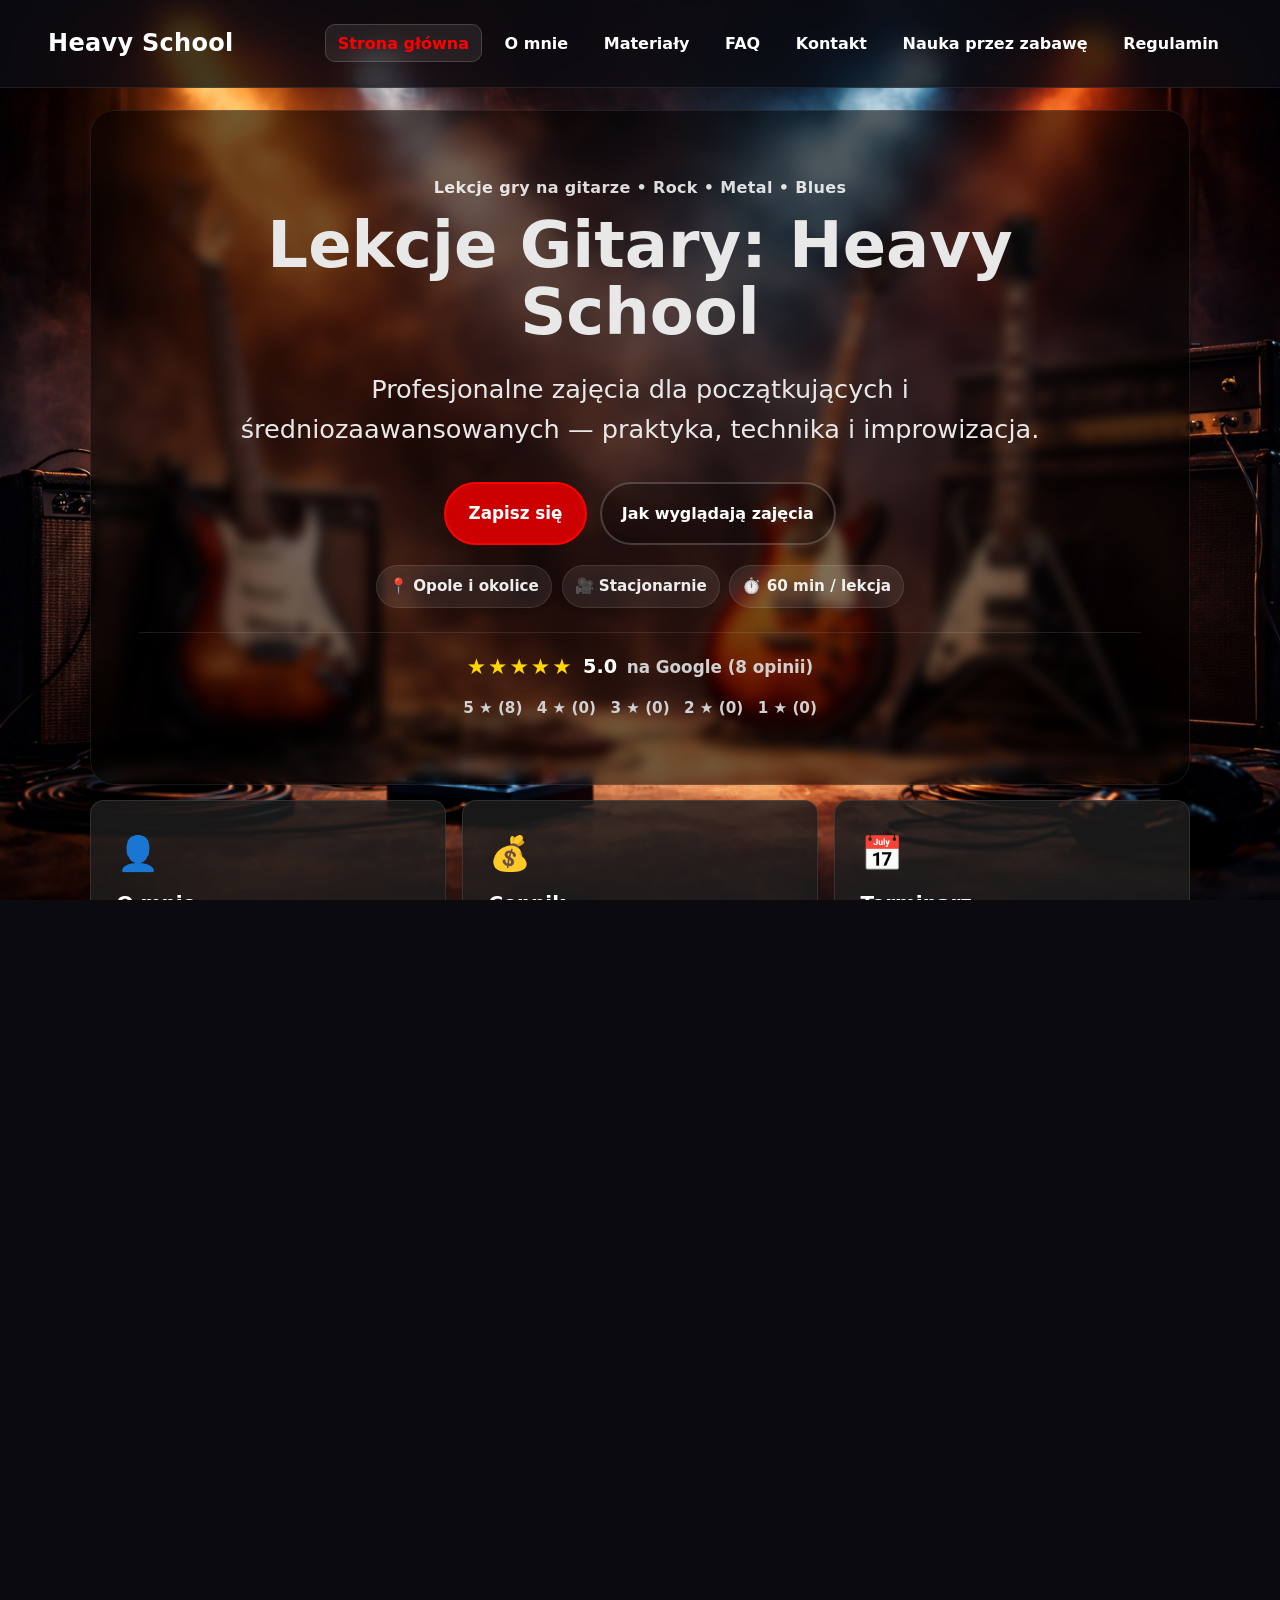
==== commit f3daa04b: "ll" ====
--- a/index.html
+++ b/index.html
@@ -16,6 +16,24 @@
     name="google-site-verification"
     content="G3vq97RoQij3gIvJFTQrUj_WkqTkKLhGXLMOlvkvJdg"
   />
+  <!-- Google tag (gtag.js) -->
+<script async src="https://www.googletagmanager.com/gtag/js?id=AW-18009382413"></script>
+<script>
+  window.dataLayer = window.dataLayer || [];
+  function gtag(){dataLayer.push(arguments);}
+  gtag('js', new Date());
+
+  gtag('config', 'AW-18009382413');
+
+  <!-- Google tag (gtag.js) event -->
+  </script>
+<script>
+  gtag('event', 'ads_conversion_Kontakt_1', {
+    // <event_parameters>
+  });
+</script>
+
+
 </head>
 
 <body>
--- a/styles.css
+++ b/styles.css
@@ -1103,4 +1103,147 @@
   .sidebar-overlay {
     transition: none !important;
   }
+}
+
+.nav-toggle {
+  display: none;
+  width: 46px;
+  height: 46px;
+  padding: 0;
+  border: 1px solid rgba(255,255,255,0.12);
+  border-radius: 12px;
+  background: rgba(255,255,255,0.04);
+  cursor: pointer;
+  align-items: center;
+  justify-content: center;
+  flex-direction: column;
+  gap: 5px;
+}
+
+.nav-toggle span {
+  display: block;
+  width: 20px;
+  height: 2px;
+  background: #fff;
+  border-radius: 999px;
+}
+
+.mobile-nav-overlay {
+  position: fixed;
+  inset: 0;
+  background: rgba(0,0,0,0.58);
+  backdrop-filter: blur(3px);
+  opacity: 0;
+  pointer-events: none;
+  transition: opacity 0.25s ease;
+  z-index: 1098;
+}
+
+.mobile-nav {
+  position: fixed;
+  top: 0;
+  right: 0;
+  width: min(340px, 86vw);
+  height: 100vh;
+  background: rgba(14,14,18,0.98);
+  border-left: 1px solid rgba(255,255,255,0.08);
+  box-shadow: -12px 0 40px rgba(0,0,0,0.4);
+  transform: translateX(100%);
+  transition: transform 0.28s ease;
+  z-index: 1099;
+  padding: 18px 16px 24px;
+  display: flex;
+  flex-direction: column;
+}
+
+.mobile-nav-top {
+  display: flex;
+  align-items: center;
+  justify-content: space-between;
+  margin-bottom: 1rem;
+}
+
+.mobile-nav-title {
+  color: #fff;
+  font-size: 1.1rem;
+  font-weight: 800;
+}
+
+.mobile-nav-close {
+  width: 42px;
+  height: 42px;
+  border-radius: 10px;
+  border: 1px solid rgba(255,255,255,0.12);
+  background: rgba(255,255,255,0.04);
+  color: #fff;
+  font-size: 1.6rem;
+  line-height: 1;
+  cursor: pointer;
+}
+
+.mobile-nav-list {
+  list-style: none;
+  display: flex;
+  flex-direction: column;
+  gap: 0.45rem;
+  padding: 0;
+  margin: 0;
+}
+
+.mobile-nav-list li {
+  list-style: none;
+  margin: 0;
+  padding: 0;
+}
+
+.mobile-nav-list a {
+  display: block;
+  text-decoration: none;
+  color: #fff;
+  font-weight: 700;
+  padding: 0.95rem 1rem;
+  border-radius: 12px;
+  background: rgba(255,255,255,0.04);
+  border: 1px solid rgba(255,255,255,0.06);
+}
+
+.mobile-nav-list a.active,
+.navbar-menu .nav-link.active {
+  color: var(--accent);
+  background: rgba(255,255,255,0.08);
+  border-color: rgba(255,255,255,0.16);
+}
+
+body.mobile-nav-open {
+  overflow: hidden;
+}
+
+body.mobile-nav-open .mobile-nav-overlay {
+  opacity: 1;
+  pointer-events: auto;
+}
+
+body.mobile-nav-open .mobile-nav {
+  transform: translateX(0);
+}
+
+@media (max-width: 980px) {
+  .navbar-menu {
+    display: none;
+  }
+
+  .nav-toggle {
+    display: inline-flex;
+  }
+
+  .navbar-container {
+    padding: 0 16px;
+  }
+}
+
+@media (min-width: 981px) {
+  .mobile-nav,
+  .mobile-nav-overlay {
+    display: none !important;
+  }
 }
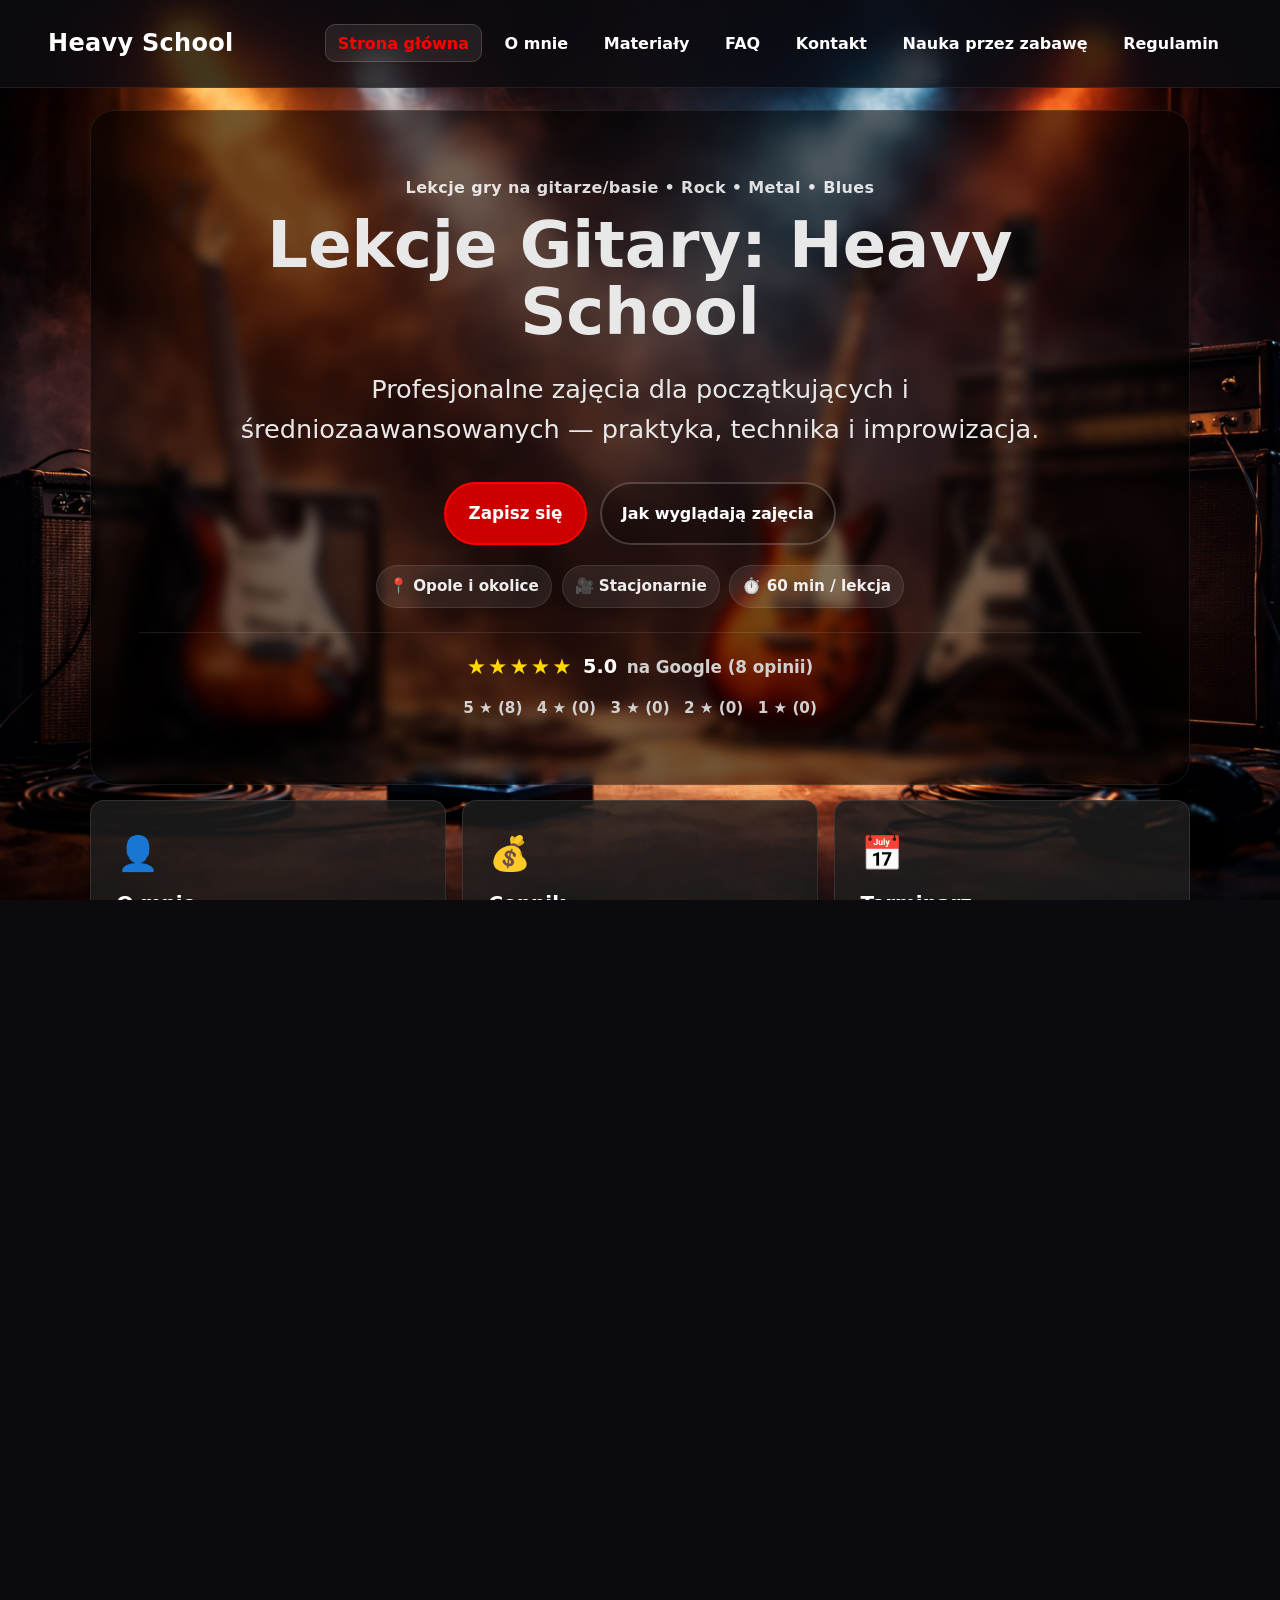
==== commit d210b972: "bass" ====
--- a/index.html
+++ b/index.html
@@ -26,14 +26,13 @@
   gtag('config', 'AW-18009382413');
 
   <!-- Google tag (gtag.js) event -->
-  </script>
 <script>
   gtag('event', 'ads_conversion_Kontakt_1', {
     // <event_parameters>
   });
 </script>
 
-
+</script>
 </head>
 
 <body>
@@ -97,7 +96,7 @@
     <!-- HERO -->
     <section class="hero-section">
       <div class="hero-content">
-        <p class="hero-kicker">Lekcje gry na gitarze • Rock • Metal • Blues</p>
+        <p class="hero-kicker">Lekcje gry na gitarze/basie • Rock • Metal • Blues</p>
 
         <h1>Lekcje Gitary: Heavy School</h1>
 
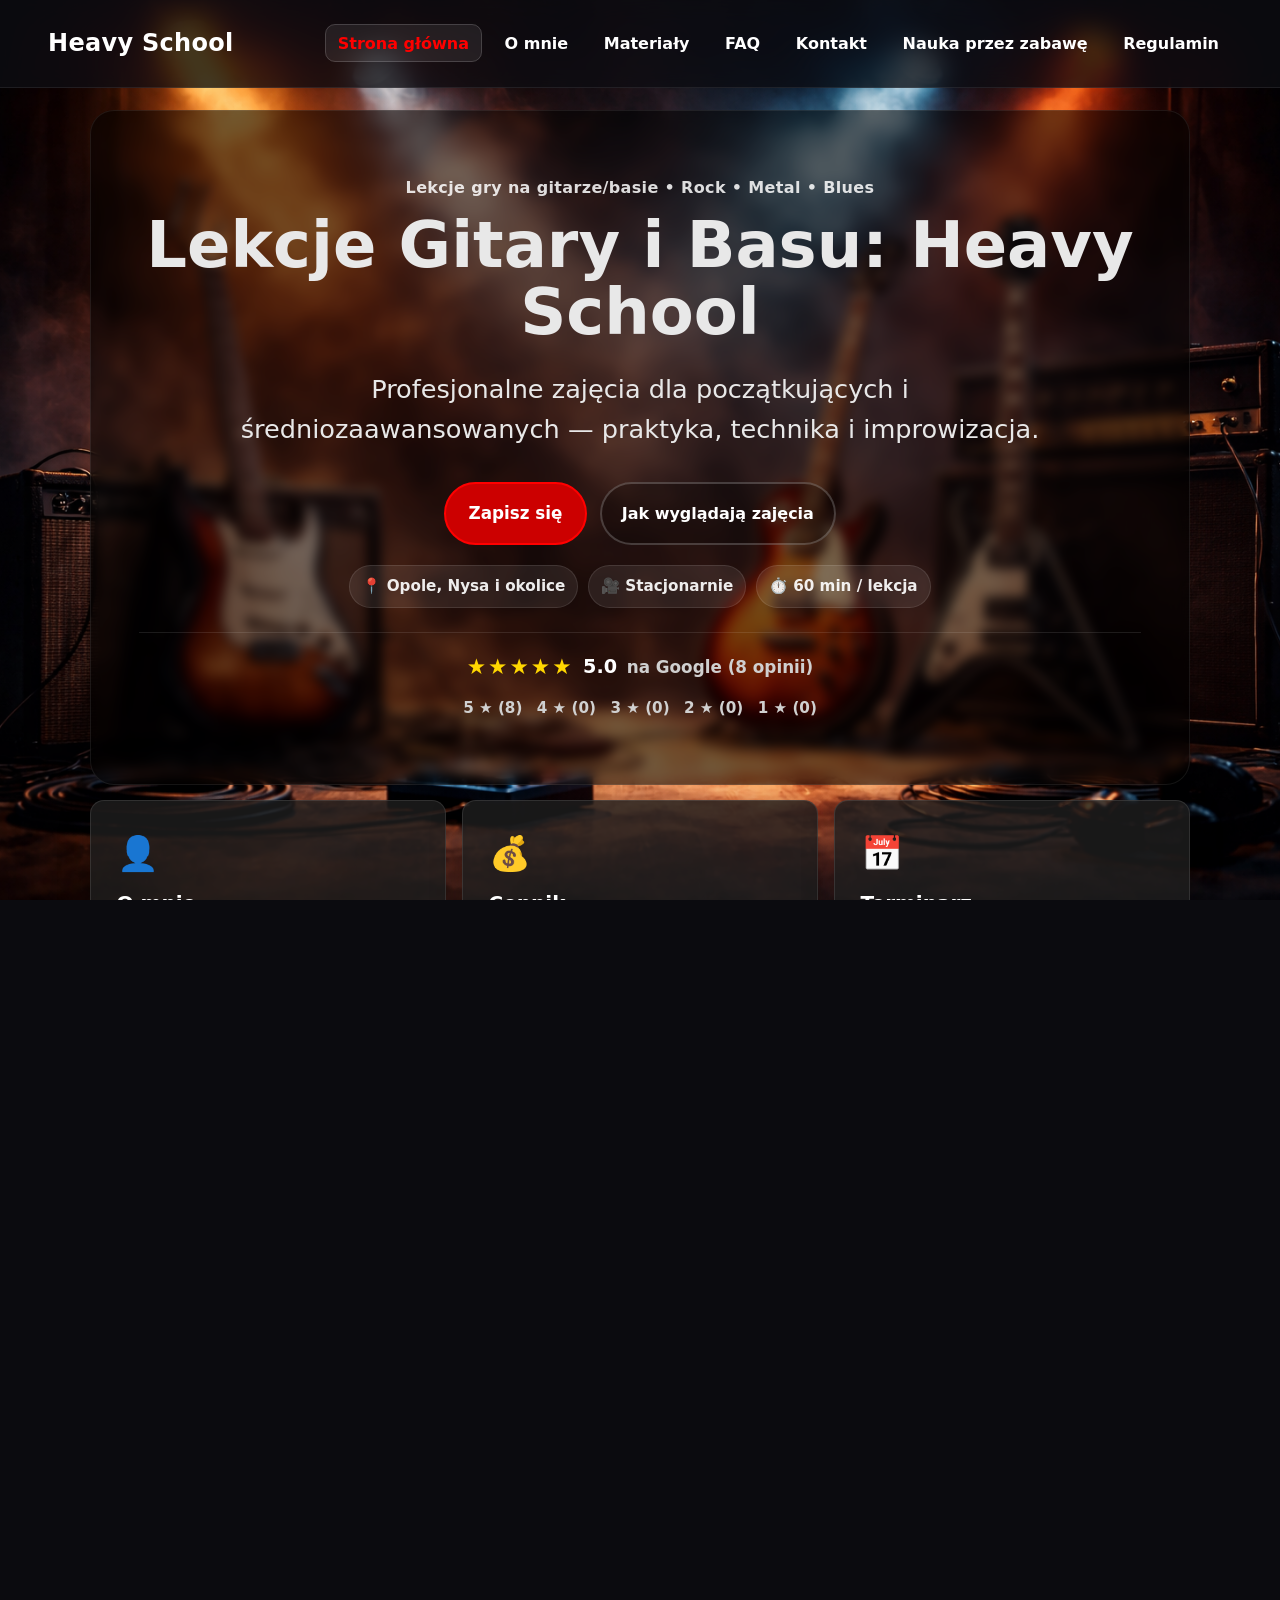
==== commit e650a2b4: "WIP: uzupełnij informacje o basie i Nysie" ====
--- a/index.html
+++ b/index.html
@@ -7,7 +7,7 @@
   <title>Heavyschool</title>
   <meta
     name="description"
-    content="Lekcje gitary rock/metal w Opolu i online. Nauka improwizacji, techniki, rytmiki i feelingu. Zapisz się na pierwszą lekcję."
+    content="Lekcje gitary i basu rock/metal w Opolu, Nysie i online. Nauka improwizacji, techniki, rytmiki i feelingu. Zapisz się na pierwszą lekcję."
   />
 
   <link rel="stylesheet" href="styles.css?v=20260306-4" />
@@ -98,7 +98,7 @@
       <div class="hero-content">
         <p class="hero-kicker">Lekcje gry na gitarze/basie • Rock • Metal • Blues</p>
 
-        <h1>Lekcje Gitary: Heavy School</h1>
+        <h1>Lekcje Gitary i Basu: Heavy School</h1>
 
         <p class="hero-subtitle">
           Profesjonalne zajęcia dla początkujących i średniozaawansowanych — praktyka, technika i improwizacja.
@@ -110,7 +110,7 @@
         </div>
 
         <div class="hero-badges" aria-label="Najważniejsze informacje">
-          <span class="badge">📍 Opole i okolice</span>
+          <span class="badge">📍 Opole, Nysa i okolice</span>
           <span class="badge">🎥 Stacjonarnie</span>
           <span class="badge">⏱️ 60 min / lekcja</span>
         </div>
@@ -147,7 +147,7 @@
         <a href="pricing.html" class="tile" id="tile-pricing">
           <div class="tile-icon" aria-hidden="true">💰</div>
           <h2>Cennik</h2>
-          <p>Przejrzyste pakiety lekcji gitarowych — bez niespodzianek.</p>
+          <p>Przejrzyste pakiety lekcji gitary i basu — bez niespodzianek.</p>
         </a>
 
         <a href="calendar.html" class="tile" id="tile-calendar">
@@ -223,7 +223,7 @@
 
       <div class="footer-location">
         <h3>Lokalizacja</h3>
-        <p>Opole i okolice</p>
+        <p>Opole, Nysa i okolice</p>
         <p>Niemodlin</p>
         <p>Tułowice</p>
         <p>Dąbrowa</p>
@@ -244,8 +244,8 @@
     </div>
 
     <div class="footer-copy">
-      <p>&copy; 2025 Łukasz Dobosz – Lekcje Gitary. Wszelkie prawa zastrzeżone.</p>
+      <p>&copy; 2025 Łukasz Dobosz – Lekcje Gitary i Basu. Wszelkie prawa zastrzeżone.</p>
     </div>
   </footer>
 </body>
-</html>+</html>
